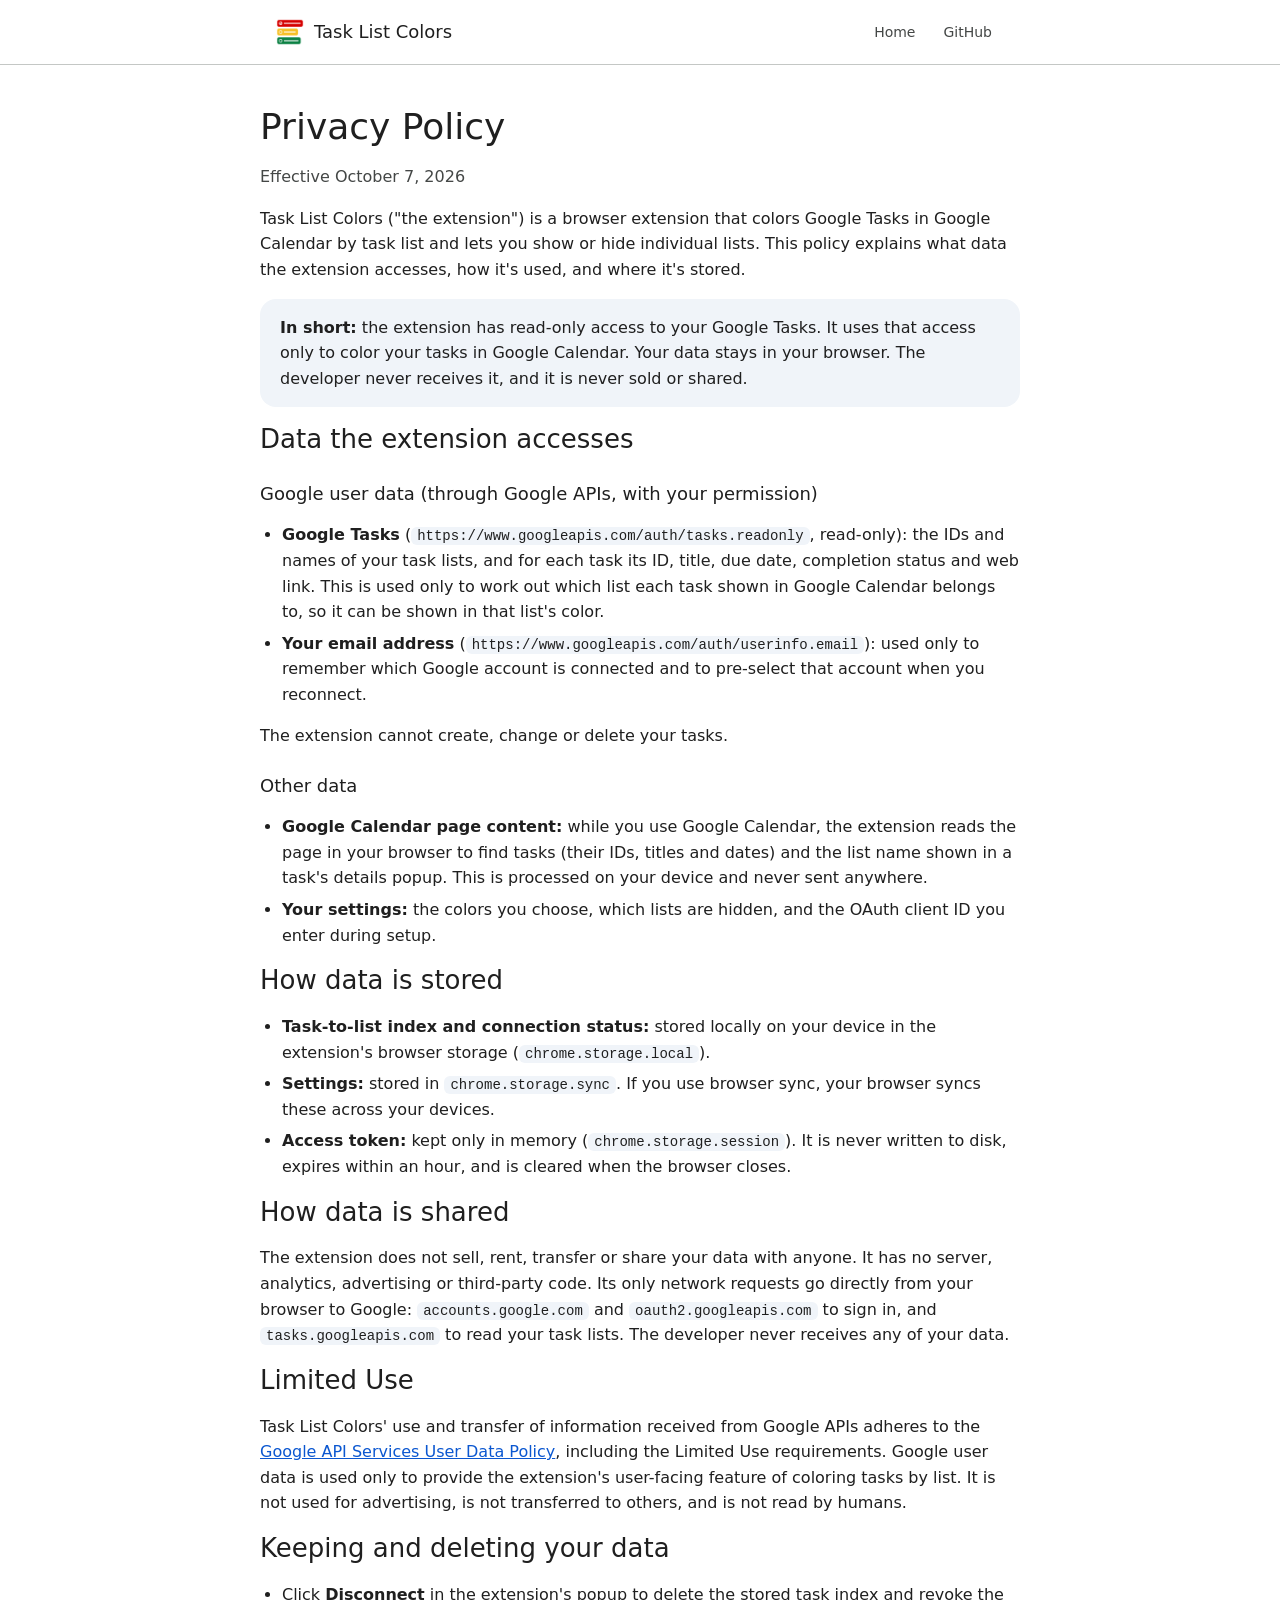
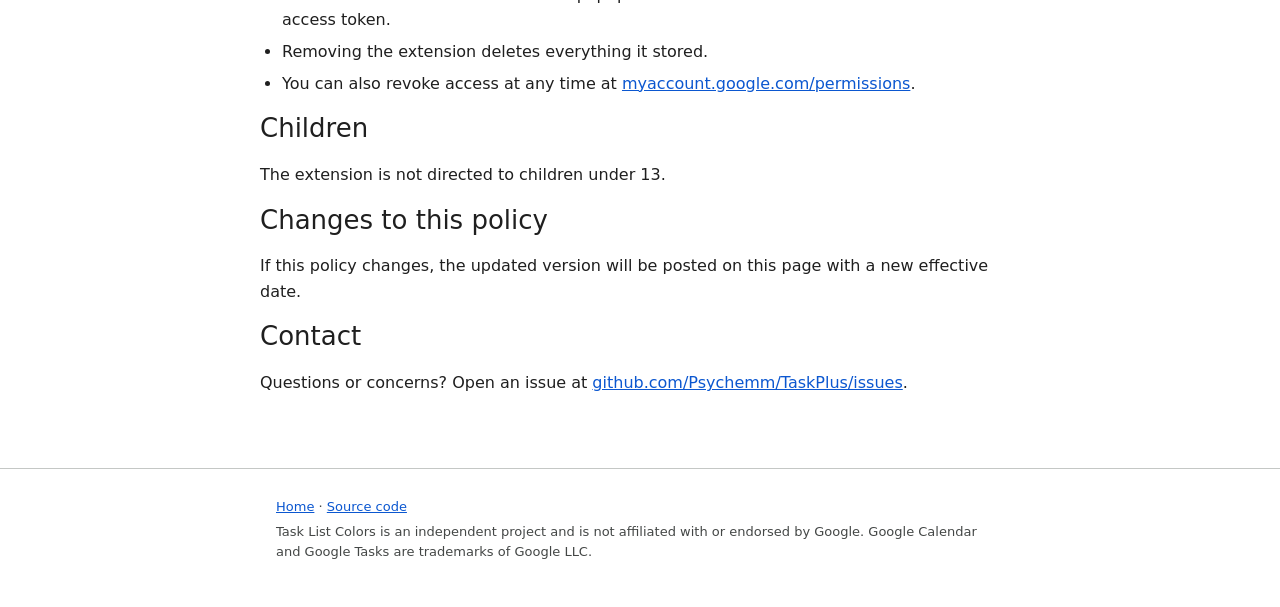
==== docs/privacy.html @ 7d0d6f8f "Task List Colors for Google Calendar Chrome extension that colors Google Tasks in Google Calendar by" ====
<!doctype html>
<html lang="en">
<head>
  <meta charset="utf-8">
  <meta name="viewport" content="width=device-width, initial-scale=1">
  <title>Privacy Policy · Task List Colors</title>
  <meta name="description" content="Privacy policy for the Task List Colors browser extension for Google Calendar.">
  <link rel="icon" href="icon.png">
  <link rel="stylesheet" href="style.css">
</head>
<body>
  <header class="site-header">
    <div class="wrap">
      <a class="brand" href="./"><img src="icon.png" alt="" width="28" height="28">Task List Colors</a>
      <nav class="site-nav" aria-label="Site">
        <a href="./">Home</a>
        <a href="https://github.com/Psychemm/TaskPlus">GitHub</a>
      </nav>
    </div>
  </header>

  <main class="wrap policy">
    <h1>Privacy Policy</h1>
    <p class="muted">Effective October 7, 2026</p>

    <p>
      Task List Colors ("the extension") is a browser extension that colors Google Tasks in Google Calendar by task
      list and lets you show or hide individual lists. This policy explains what data the extension accesses, how
      it's used, and where it's stored.
    </p>

    <div class="callout">
      <strong>In short:</strong> the extension has read-only access to your Google Tasks. It uses that access only to
      color your tasks in Google Calendar. Your data stays in your browser. The developer never receives it, and it is
      never sold or shared.
    </div>

    <h2>Data the extension accesses</h2>
    <h3>Google user data (through Google APIs, with your permission)</h3>
    <ul>
      <li>
        <strong>Google Tasks</strong> (<code>https://www.googleapis.com/auth/tasks.readonly</code>, read-only): the IDs
        and names of your task lists, and for each task its ID, title, due date, completion status and web link.
        This is used only to work out which list each task shown in Google Calendar belongs to, so it can be shown
        in that list's color.
      </li>
      <li>
        <strong>Your email address</strong> (<code>https://www.googleapis.com/auth/userinfo.email</code>): used only
        to remember which Google account is connected and to pre-select that account when you reconnect.
      </li>
    </ul>
    <p>The extension cannot create, change or delete your tasks.</p>

    <h3>Other data</h3>
    <ul>
      <li>
        <strong>Google Calendar page content:</strong> while you use Google Calendar, the extension reads the page in
        your browser to find tasks (their IDs, titles and dates) and the list name shown in a task's details popup.
        This is processed on your device and never sent anywhere.
      </li>
      <li>
        <strong>Your settings:</strong> the colors you choose, which lists are hidden, and the OAuth client ID you enter
        during setup.
      </li>
    </ul>

    <h2>How data is stored</h2>
    <ul>
      <li>
        <strong>Task-to-list index and connection status:</strong> stored locally on your device in the extension's
        browser storage (<code>chrome.storage.local</code>).
      </li>
      <li>
        <strong>Settings:</strong> stored in <code>chrome.storage.sync</code>. If you use browser sync, your browser
        syncs these across your devices.
      </li>
      <li>
        <strong>Access token:</strong> kept only in memory (<code>chrome.storage.session</code>). It is never written
        to disk, expires within an hour, and is cleared when the browser closes.
      </li>
    </ul>

    <h2>How data is shared</h2>
    <p>
      The extension does not sell, rent, transfer or share your data with anyone. It has no server, analytics,
      advertising or third-party code. Its only network requests go directly from your browser to Google:
      <code>accounts.google.com</code> and <code>oauth2.googleapis.com</code> to sign in, and
      <code>tasks.googleapis.com</code> to read your task lists. The developer never receives any of your data.
    </p>

    <h2>Limited Use</h2>
    <p>
      Task List Colors' use and transfer of information received from Google APIs adheres to the
      <a href="https://developers.google.com/terms/api-services-user-data-policy">Google API Services User Data Policy</a>,
      including the Limited Use requirements. Google user data is used only to provide the extension's user-facing
      feature of coloring tasks by list. It is not used for advertising, is not transferred to others, and is not read
      by humans.
    </p>

    <h2>Keeping and deleting your data</h2>
    <ul>
      <li>Click <strong>Disconnect</strong> in the extension's popup to delete the stored task index and revoke the access token.</li>
      <li>Removing the extension deletes everything it stored.</li>
      <li>You can also revoke access at any time at <a href="https://myaccount.google.com/permissions">myaccount.google.com/permissions</a>.</li>
    </ul>

    <h2>Children</h2>
    <p>The extension is not directed to children under 13.</p>

    <h2>Changes to this policy</h2>
    <p>If this policy changes, the updated version will be posted on this page with a new effective date.</p>

    <h2>Contact</h2>
    <p>
      Questions or concerns? Open an issue at
      <a href="https://github.com/Psychemm/TaskPlus/issues">github.com/Psychemm/TaskPlus/issues</a>.
    </p>
  </main>

  <footer class="site-footer">
    <div class="wrap">
      <p><a href="./">Home</a> · <a href="https://github.com/Psychemm/TaskPlus">Source code</a></p>
      <p>Task List Colors is an independent project and is not affiliated with or endorsed by Google. Google Calendar and Google Tasks are trademarks of Google LLC.</p>
    </div>
  </footer>
</body>
</html>
---- docs/style.css ----
:root {
  color-scheme: light dark;
  --surface: #ffffff;
  --surface-container: #f0f4f9;
  --surface-container-high: #e9eef6;
  --on-surface: #1f1f1f;
  --on-surface-variant: #444746;
  --outline-variant: #c4c7c5;
  --primary: #0b57d0;
  --on-primary: #ffffff;
  --font: "Google Sans Text", "Google Sans", Roboto, "Segoe UI", system-ui, -apple-system, sans-serif;
  --font-display: "Google Sans", "Google Sans Text", Roboto, "Segoe UI", system-ui, -apple-system, sans-serif;
}

@media (prefers-color-scheme: dark) {
  :root {
    --surface: #131314;
    --surface-container: #1e1f20;
    --surface-container-high: #282a2c;
    --on-surface: #e3e3e3;
    --on-surface-variant: #c4c7c5;
    --outline-variant: #444746;
    --primary: #a8c7fa;
    --on-primary: #062e6f;
  }
}

* {
  box-sizing: border-box;
}

html {
  -webkit-text-size-adjust: 100%;
}

body {
  margin: 0;
  background: var(--surface);
  color: var(--on-surface);
  font: 400 16px/1.6 var(--font);
}

a {
  color: var(--primary);
}

a:focus-visible {
  outline: 2px solid var(--primary);
  outline-offset: 2px;
  border-radius: 2px;
}

.wrap {
  max-width: 760px;
  margin: 0 auto;
  padding: 0 16px;
}

/* Header */

.site-header {
  border-bottom: 1px solid var(--outline-variant);
}

.site-header .wrap {
  display: flex;
  align-items: center;
  gap: 12px;
  min-height: 64px;
}

.brand {
  display: flex;
  align-items: center;
  gap: 10px;
  color: inherit;
  font: 500 18px/1 var(--font-display);
  text-decoration: none;
}

.site-nav {
  display: flex;
  gap: 4px;
  margin-left: auto;
}

.site-nav a {
  padding: 8px 12px;
  border-radius: 20px;
  color: var(--on-surface-variant);
  font: 500 14px/20px var(--font-display);
  text-decoration: none;
}

.site-nav a:hover {
  background: var(--surface-container);
  color: var(--on-surface);
}

/* Hero */

.hero {
  padding: 56px 0 32px;
}

.hero h1 {
  margin: 0 0 12px;
  font: 400 clamp(32px, 6vw, 44px)/1.15 var(--font-display);
  letter-spacing: -0.5px;
}

.lede {
  max-width: 600px;
  margin: 0 0 28px;
  color: var(--on-surface-variant);
  font-size: 18px;
}

.buttons {
  display: flex;
  flex-wrap: wrap;
  gap: 12px;
}

.btn {
  display: inline-flex;
  align-items: center;
  height: 40px;
  padding: 0 24px;
  border-radius: 20px;
  font: 500 14px/20px var(--font-display);
  letter-spacing: 0.1px;
  text-decoration: none;
}

.btn--filled {
  background: var(--primary);
  color: var(--on-primary);
}

.btn--tonal {
  background: var(--surface-container-high);
  color: var(--on-surface);
}

/* Preview illustration */

.preview {
  display: grid;
  grid-template-columns: 200px 1fr;
  gap: 16px;
  margin: 40px 0 8px;
  padding: 20px;
  border-radius: 24px;
  background: var(--surface-container);
}

.preview__side h2 {
  margin: 0 0 6px;
  font: 500 14px/20px var(--font-display);
}

.cal-row {
  display: flex;
  align-items: center;
  gap: 12px;
  height: 32px;
  font-size: 14px;
}

.cal-row--sub {
  padding-left: 16px;
}

.box {
  flex: none;
  width: 16px;
  height: 16px;
  border: 2px solid var(--c);
  border-radius: 3px;
  background: var(--c);
  position: relative;
}

.box::after {
  content: "";
  position: absolute;
  left: 3.5px;
  top: 0.5px;
  width: 4px;
  height: 8px;
  border: solid #fff;
  border-width: 0 2px 2px 0;
  transform: rotate(45deg);
}

.box--off {
  background: transparent;
}

.box--off::after {
  display: none;
}

.preview__grid {
  display: grid;
  grid-template-columns: repeat(3, 1fr);
  gap: 8px;
  align-content: start;
}

.day {
  min-height: 120px;
  padding: 8px;
  border-radius: 12px;
  background: var(--surface);
}

.day__label {
  margin-bottom: 6px;
  color: var(--on-surface-variant);
  font: 500 12px/16px var(--font-display);
  text-transform: uppercase;
}

.chip {
  display: flex;
  align-items: center;
  gap: 6px;
  margin-bottom: 4px;
  padding: 2px 8px;
  overflow: hidden;
  border-radius: 6px;
  background: var(--c);
  color: var(--t, #fff);
  font: 500 12px/20px var(--font);
  white-space: nowrap;
  text-overflow: ellipsis;
}

.chip::before {
  content: "";
  flex: none;
  width: 8px;
  height: 8px;
  border: 1.5px solid currentColor;
  border-radius: 50%;
}

@media (max-width: 600px) {
  .preview {
    grid-template-columns: 1fr;
  }

  .preview__grid {
    grid-template-columns: repeat(2, 1fr);
  }

  .preview__grid .day:nth-child(3) {
    display: none;
  }
}

/* Content */

main section {
  padding: 24px 0;
}

h2 {
  margin: 0 0 12px;
  font: 400 26px/1.3 var(--font-display);
}

h3 {
  margin: 24px 0 8px;
  font: 500 18px/1.4 var(--font-display);
}

.features {
  display: grid;
  grid-template-columns: repeat(auto-fit, minmax(220px, 1fr));
  gap: 12px;
  margin: 0;
  padding: 0;
  list-style: none;
}

.features li {
  padding: 20px;
  border-radius: 16px;
  background: var(--surface-container);
}

.features strong {
  display: block;
  margin-bottom: 4px;
  font: 500 16px/1.4 var(--font-display);
}

.features span {
  color: var(--on-surface-variant);
  font-size: 15px;
}

.muted {
  color: var(--on-surface-variant);
}

code {
  padding: 1px 6px;
  border-radius: 6px;
  background: var(--surface-container);
  font: 14px/1.5 ui-monospace, "Cascadia Mono", Consolas, monospace;
  overflow-wrap: anywhere;
}

/* Policy page */

.policy {
  padding: 40px 0 24px;
}

.policy h1 {
  margin: 0 0 4px;
  font: 400 clamp(28px, 5vw, 36px)/1.2 var(--font-display);
}

.policy ul {
  padding-left: 22px;
}

.policy li {
  margin-bottom: 6px;
}

.callout {
  margin: 16px 0;
  padding: 16px 20px;
  border-radius: 16px;
  background: var(--surface-container);
}

/* Footer */

.site-footer {
  margin-top: 32px;
  padding: 24px 0 40px;
  border-top: 1px solid var(--outline-variant);
  color: var(--on-surface-variant);
  font-size: 13px;
}

.site-footer p {
  margin: 4px 0;
}
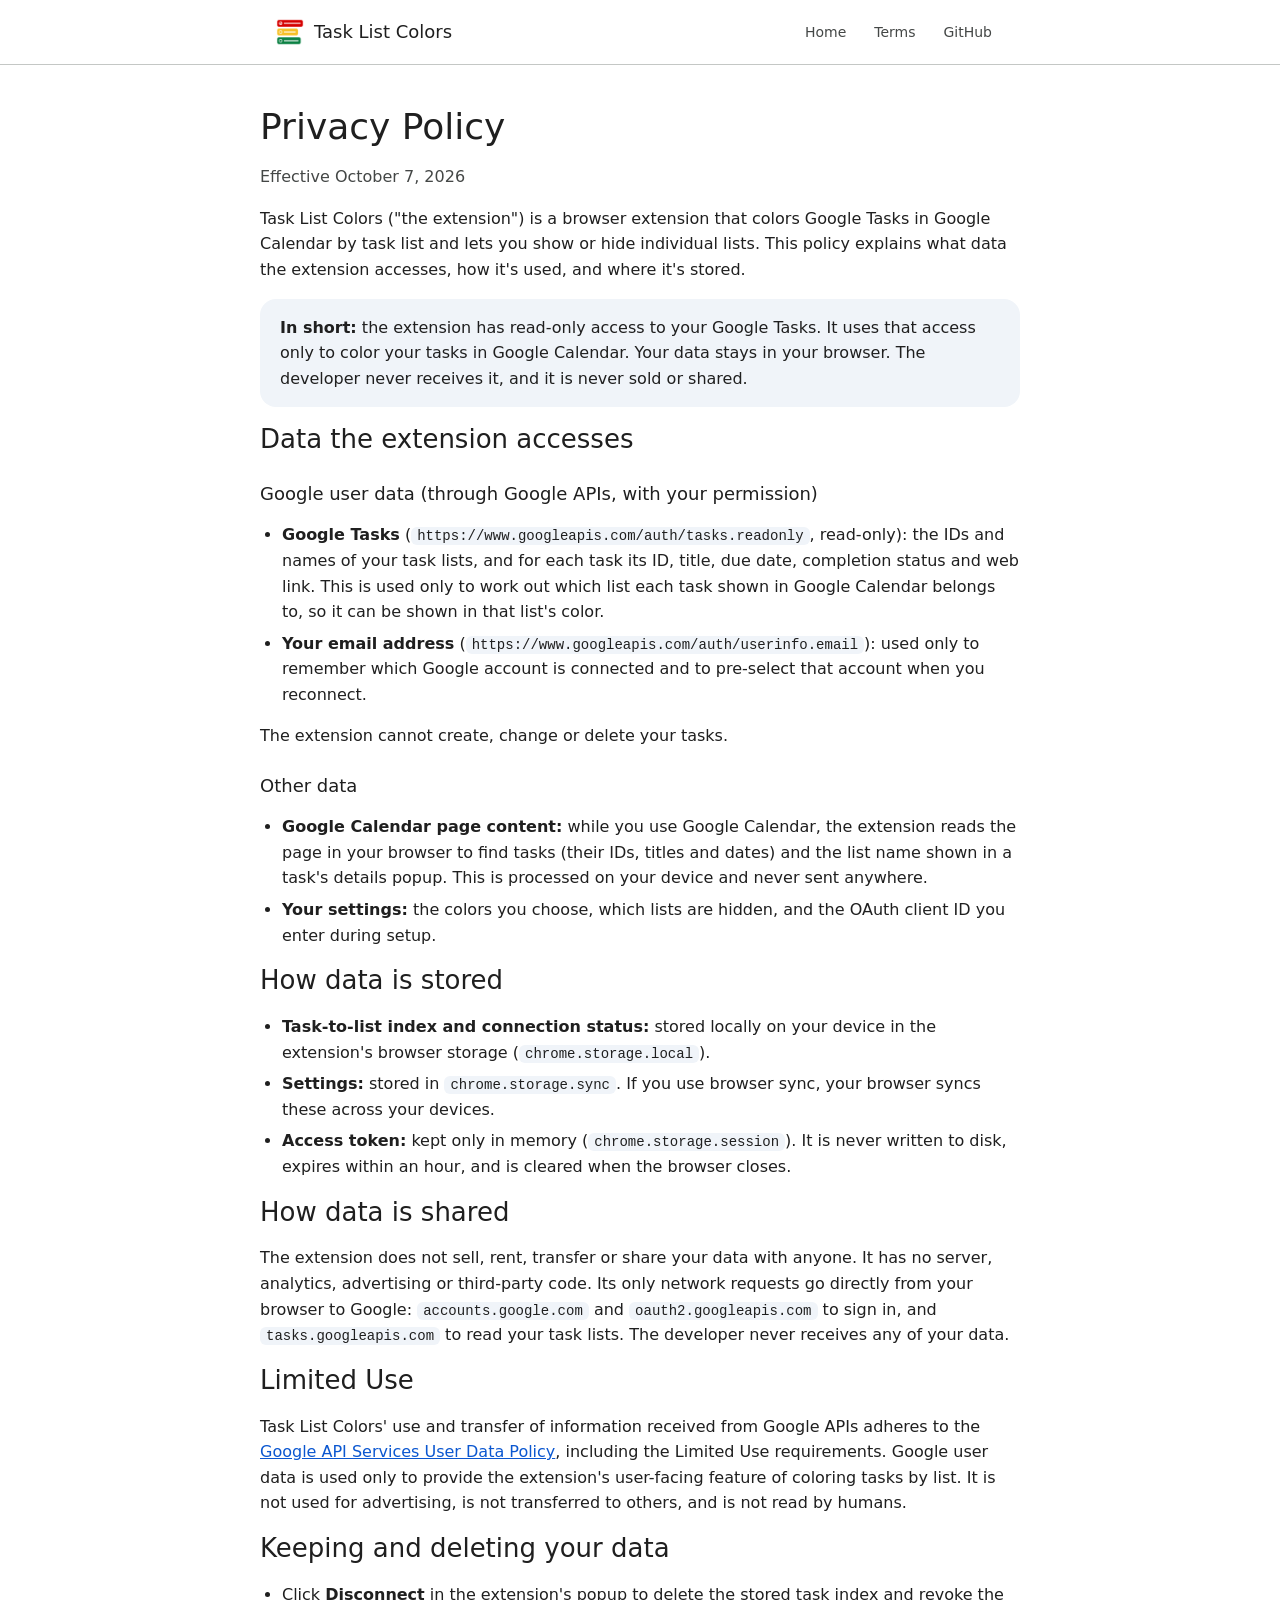
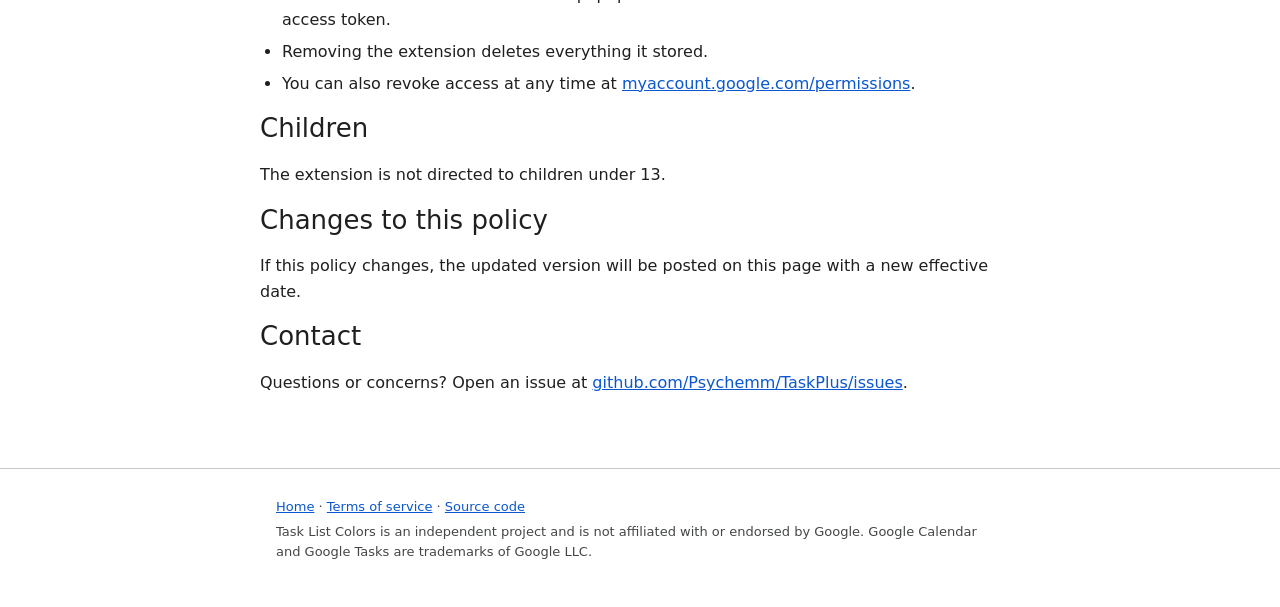
==== commit 3ca60d5e: "Add terms of service page Google's OAuth branding page asks for a terms of service link, so the site" ====
--- a/docs/privacy.html
+++ b/docs/privacy.html
@@ -14,6 +14,7 @@
       <a class="brand" href="./"><img src="icon.png" alt="" width="28" height="28">Task List Colors</a>
       <nav class="site-nav" aria-label="Site">
         <a href="./">Home</a>
+        <a href="terms.html">Terms</a>
         <a href="https://github.com/Psychemm/TaskPlus">GitHub</a>
       </nav>
     </div>
@@ -119,7 +120,7 @@
 
   <footer class="site-footer">
     <div class="wrap">
-      <p><a href="./">Home</a> · <a href="https://github.com/Psychemm/TaskPlus">Source code</a></p>
+      <p><a href="./">Home</a> · <a href="terms.html">Terms of service</a> · <a href="https://github.com/Psychemm/TaskPlus">Source code</a></p>
       <p>Task List Colors is an independent project and is not affiliated with or endorsed by Google. Google Calendar and Google Tasks are trademarks of Google LLC.</p>
     </div>
   </footer>
